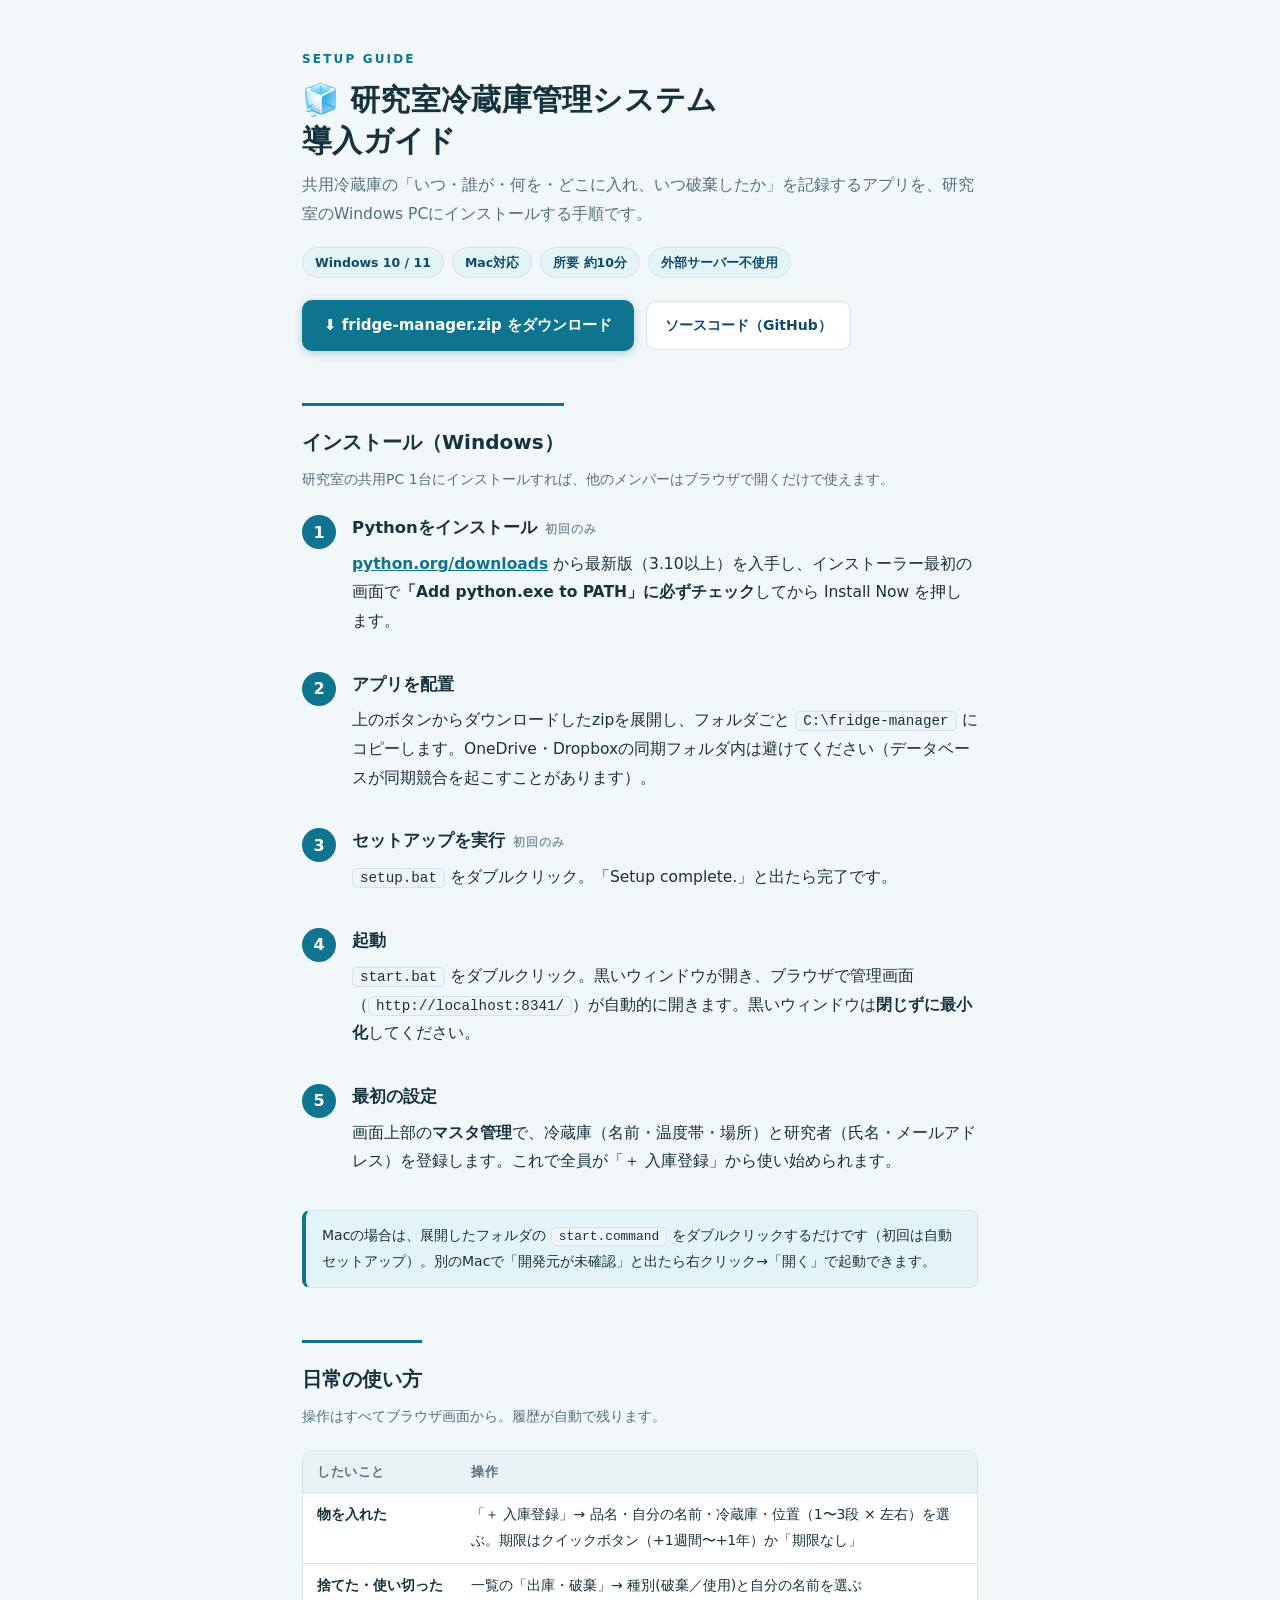
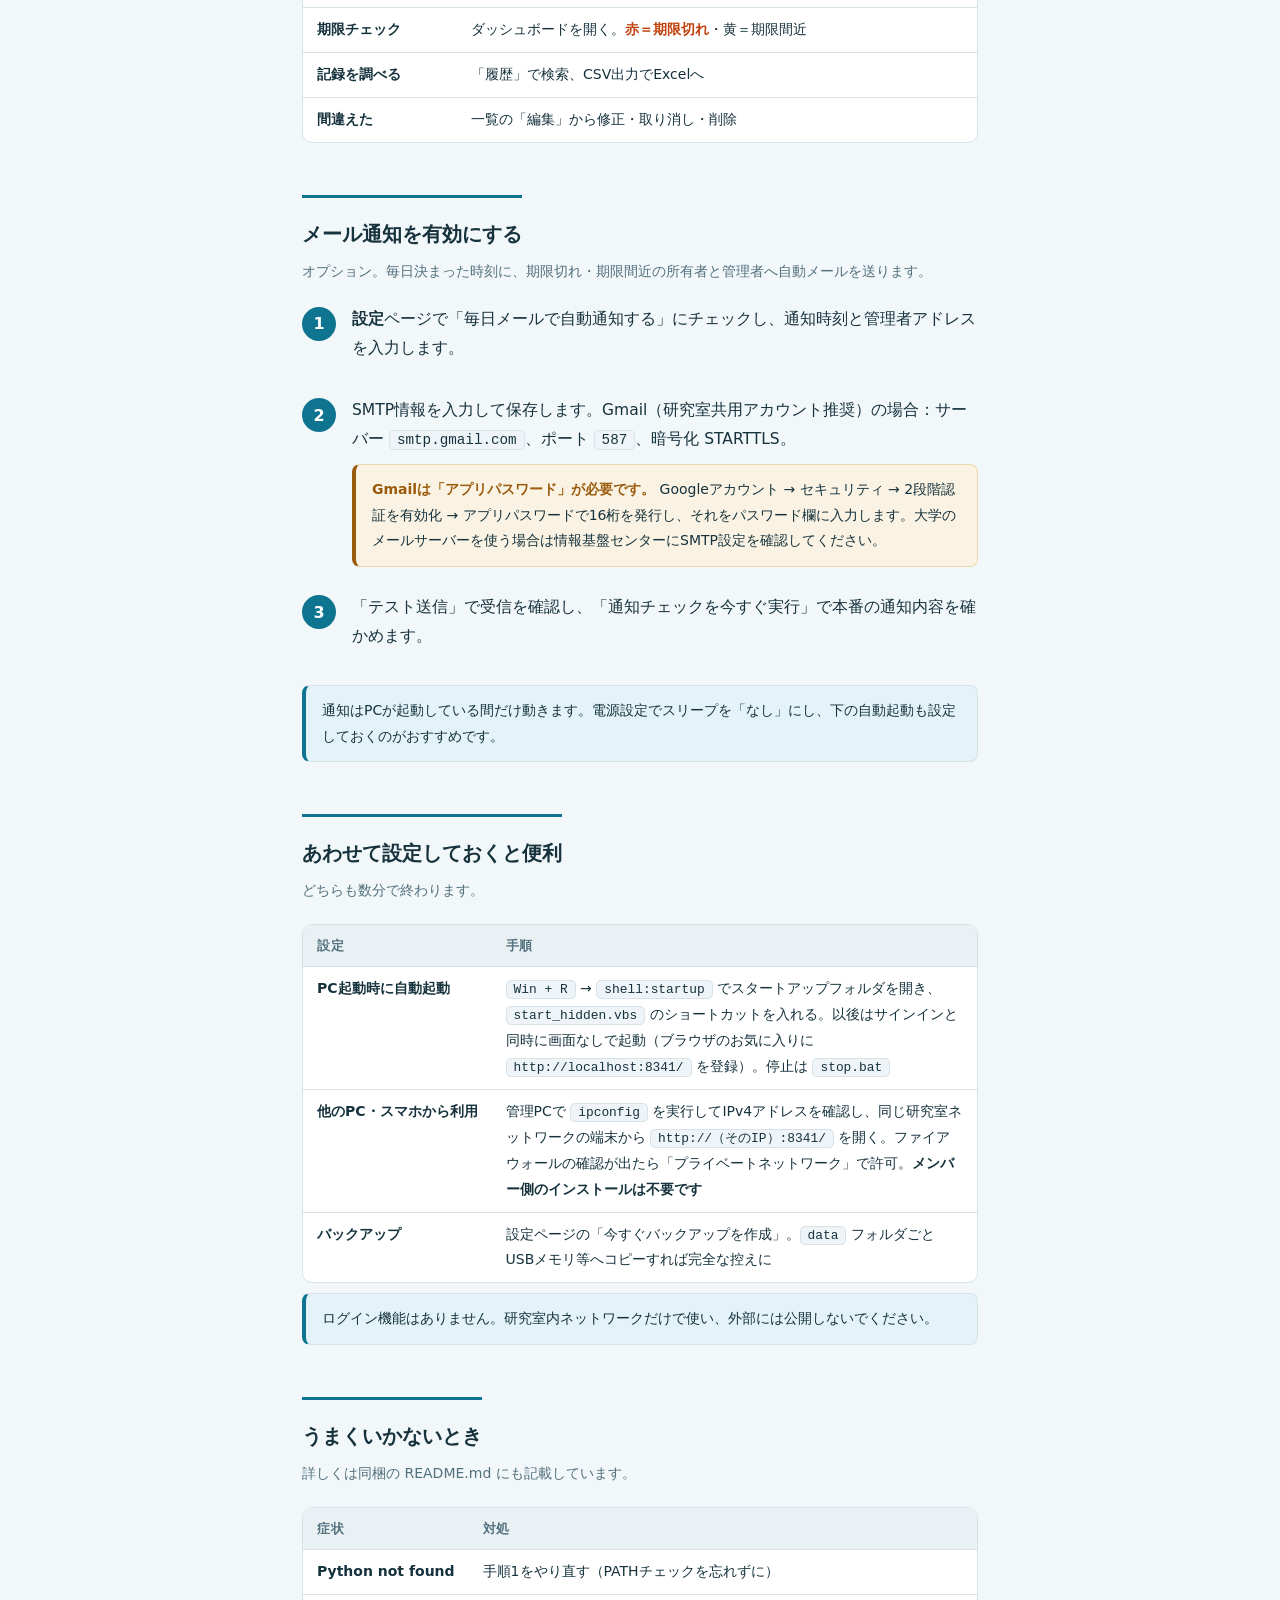
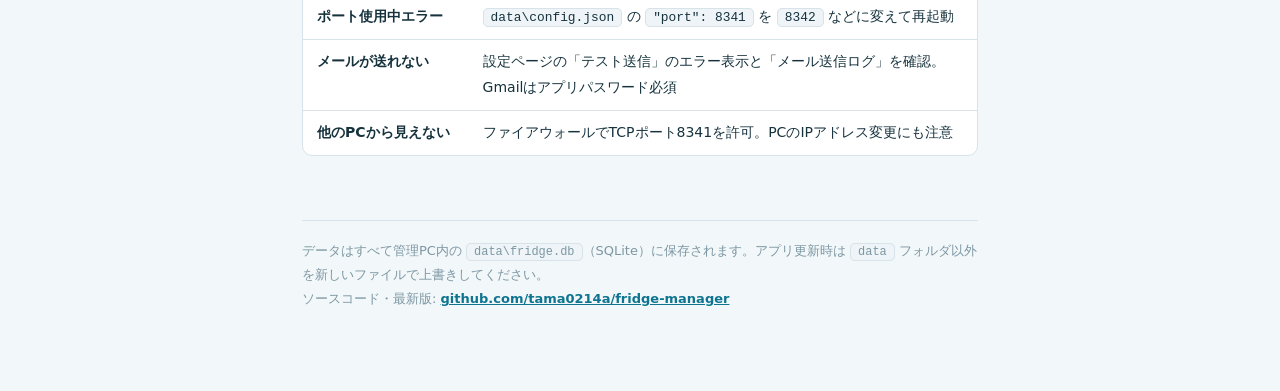
==== docs/index.html @ 214e542f "docs: Web導入ガイド（GitHub Pages）を追加し、READMEにガイド・ダウンロードのリンクを掲載 Co-Authored-By: Claude Fable 5 <noreply@an" ====
<!doctype html>
<html lang="ja">
<head>
<meta charset="utf-8">
<meta name="viewport" content="width=device-width, initial-scale=1">
<title>研究室冷蔵庫管理システム — 導入ガイド</title>
<meta name="description" content="研究室の共用冷蔵庫の在庫・保管期限・破棄を記録するローカルWebアプリの導入手順">
<link rel="icon" href="data:image/svg+xml,%3Csvg xmlns='http://www.w3.org/2000/svg' viewBox='0 0 100 100'%3E%3Ctext y='.9em' font-size='90'%3E🧊%3C/text%3E%3C/svg%3E">
<style>
  :root {
    --ground: #f2f7f9;
    --surface: #ffffff;
    --surface-2: #e9f1f5;
    --ink: #16323d;
    --ink-sub: #52707d;
    --ink-faint: #7d97a3;
    --line: #d7e3e9;
    --accent: #0e7490;
    --accent-deep: #0c4a6e;
    --accent-wash: #e3f3f7;
    --warn: #9a5b0d;
    --warn-wash: #faf3e3;
    --warn-line: #ecd9ae;
    --code-bg: #eef4f7;
  }
  @media (prefers-color-scheme: dark) {
    :root:not([data-theme="light"]) {
      --ground: #0e1a20;
      --surface: #152730;
      --surface-2: #1b3a47;
      --ink: #d8e7ee;
      --ink-sub: #93aeba;
      --ink-faint: #6c8894;
      --line: #24404c;
      --accent: #35b3d5;
      --accent-deep: #7fd3e8;
      --accent-wash: #103642;
      --warn: #e0a44e;
      --warn-wash: #2b2413;
      --warn-line: #4d3d1c;
      --code-bg: #10222b;
    }
  }

  * { box-sizing: border-box; }
  body {
    margin: 0;
    background: var(--ground);
    color: var(--ink);
    font-family: "Hiragino Kaku Gothic ProN", "Hiragino Sans", "Yu Gothic UI",
                 "Yu Gothic", Meiryo, system-ui, sans-serif;
    font-size: 15.5px;
    line-height: 1.85;
  }
  .wrap { max-width: 720px; margin: 0 auto; padding: 48px 22px 80px; }

  .eyebrow {
    font-size: 12px; font-weight: 700; letter-spacing: .18em;
    color: var(--accent); text-transform: uppercase; margin-bottom: 10px;
  }
  h1 {
    font-size: 30px; line-height: 1.35; margin: 0 0 10px;
    font-weight: 800; letter-spacing: .01em; text-wrap: balance;
  }
  .lede { color: var(--ink-sub); margin: 0 0 8px; }
  .head-meta { display: flex; gap: 8px; flex-wrap: wrap; margin-top: 18px; }
  .tag {
    font-size: 12.5px; font-weight: 700; color: var(--accent-deep);
    background: var(--accent-wash); border: 1px solid var(--line);
    border-radius: 999px; padding: 3px 12px;
  }

  .dl-row { display: flex; gap: 12px; flex-wrap: wrap; margin-top: 22px; align-items: center; }
  .btn-dl {
    display: inline-block; background: var(--accent); color: #fff;
    font-weight: 800; font-size: 15px; text-decoration: none;
    padding: 12px 22px; border-radius: 10px;
    box-shadow: 0 2px 8px rgba(14, 116, 144, .3);
  }
  .btn-dl:hover { background: var(--accent-deep); }
  .btn-ghost {
    display: inline-block; color: var(--accent-deep); font-weight: 700;
    font-size: 14px; text-decoration: none;
    padding: 11px 18px; border-radius: 10px;
    border: 1.5px solid var(--line); background: var(--surface);
  }
  .btn-ghost:hover { background: var(--surface-2); }

  section { margin-top: 52px; }
  h2 {
    font-size: 20px; font-weight: 800; margin: 0 0 6px;
    padding-top: 18px; border-top: 3px solid var(--accent);
    display: inline-block;
  }
  .h2-sub { color: var(--ink-sub); font-size: 14px; margin: 0 0 20px; }

  .step { display: flex; gap: 16px; margin-bottom: 26px; }
  .step-num {
    flex: 0 0 34px; height: 34px; border-radius: 50%;
    background: var(--accent); color: #fff;
    font-weight: 800; font-size: 16px;
    display: flex; align-items: center; justify-content: center;
    margin-top: 2px; font-variant-numeric: tabular-nums;
  }
  .step-body h3 { margin: 0 0 6px; font-size: 16.5px; font-weight: 800; }
  .step-body p { margin: 0 0 8px; }
  .step-once {
    font-size: 11.5px; font-weight: 700; letter-spacing: .08em;
    color: var(--ink-faint); margin-left: 8px;
  }

  code {
    font-family: ui-monospace, "SF Mono", Consolas, monospace;
    font-size: .92em; background: var(--code-bg);
    border: 1px solid var(--line); border-radius: 5px; padding: 1px 7px;
    white-space: nowrap;
  }
  a { color: var(--accent); font-weight: 600; }
  a:focus-visible { outline: 2px solid var(--accent); outline-offset: 2px; }

  .callout {
    background: var(--warn-wash); border: 1px solid var(--warn-line);
    border-left: 4px solid var(--warn);
    border-radius: 8px; padding: 12px 16px; margin: 10px 0 0;
    font-size: 14px; color: var(--ink);
  }
  .callout strong { color: var(--warn); }
  .note {
    background: var(--accent-wash); border: 1px solid var(--line);
    border-left: 4px solid var(--accent);
    border-radius: 8px; padding: 12px 16px; margin: 10px 0 0; font-size: 14px;
  }

  .table-scroll { overflow-x: auto; border: 1px solid var(--line); border-radius: 10px; background: var(--surface); }
  table { border-collapse: collapse; width: 100%; font-size: 14px; }
  th {
    text-align: left; font-size: 12.5px; letter-spacing: .04em;
    color: var(--ink-sub); background: var(--surface-2);
    padding: 9px 14px; border-bottom: 1px solid var(--line); white-space: nowrap;
  }
  td { padding: 9px 14px; border-bottom: 1px solid var(--line); vertical-align: top; }
  tr:last-child td { border-bottom: none; }
  td:first-child { font-weight: 700; white-space: nowrap; }

  ul { margin: 8px 0; padding-left: 22px; }
  li { margin-bottom: 4px; }

  footer {
    margin-top: 64px; padding-top: 18px; border-top: 1px solid var(--line);
    color: var(--ink-faint); font-size: 13px;
  }
</style>
</head>
<body>
<div class="wrap">
  <header>
    <div class="eyebrow">Setup Guide</div>
    <h1>🧊 研究室冷蔵庫管理システム<br>導入ガイド</h1>
    <p class="lede">共用冷蔵庫の「いつ・誰が・何を・どこに入れ、いつ破棄したか」を記録するアプリを、研究室のWindows PCにインストールする手順です。</p>
    <div class="head-meta">
      <span class="tag">Windows 10 / 11</span>
      <span class="tag">Mac対応</span>
      <span class="tag">所要 約10分</span>
      <span class="tag">外部サーバー不使用</span>
    </div>
    <div class="dl-row">
      <a class="btn-dl" href="https://github.com/tama0214a/fridge-manager/releases/latest/download/fridge-manager.zip">⬇️ fridge-manager.zip をダウンロード</a>
      <a class="btn-ghost" href="https://github.com/tama0214a/fridge-manager">ソースコード（GitHub）</a>
    </div>
  </header>

  <section>
    <h2>インストール（Windows）</h2>
    <p class="h2-sub">研究室の共用PC 1台にインストールすれば、他のメンバーはブラウザで開くだけで使えます。</p>

    <div class="step">
      <div class="step-num">1</div>
      <div class="step-body">
        <h3>Pythonをインストール<span class="step-once">初回のみ</span></h3>
        <p><a href="https://www.python.org/downloads/">python.org/downloads</a> から最新版（3.10以上）を入手し、インストーラー最初の画面で<strong>「Add python.exe to PATH」に必ずチェック</strong>してから Install Now を押します。</p>
      </div>
    </div>

    <div class="step">
      <div class="step-num">2</div>
      <div class="step-body">
        <h3>アプリを配置</h3>
        <p>上のボタンからダウンロードしたzipを展開し、フォルダごと <code>C:\fridge-manager</code> にコピーします。OneDrive・Dropboxの同期フォルダ内は避けてください（データベースが同期競合を起こすことがあります）。</p>
      </div>
    </div>

    <div class="step">
      <div class="step-num">3</div>
      <div class="step-body">
        <h3>セットアップを実行<span class="step-once">初回のみ</span></h3>
        <p><code>setup.bat</code> をダブルクリック。「Setup complete.」と出たら完了です。</p>
      </div>
    </div>

    <div class="step">
      <div class="step-num">4</div>
      <div class="step-body">
        <h3>起動</h3>
        <p><code>start.bat</code> をダブルクリック。黒いウィンドウが開き、ブラウザで管理画面（<code>http://localhost:8341/</code>）が自動的に開きます。黒いウィンドウは<strong>閉じずに最小化</strong>してください。</p>
      </div>
    </div>

    <div class="step">
      <div class="step-num">5</div>
      <div class="step-body">
        <h3>最初の設定</h3>
        <p>画面上部の<strong>マスタ管理</strong>で、冷蔵庫（名前・温度帯・場所）と研究者（氏名・メールアドレス）を登録します。これで全員が「＋ 入庫登録」から使い始められます。</p>
      </div>
    </div>

    <div class="note">Macの場合は、展開したフォルダの <code>start.command</code> をダブルクリックするだけです（初回は自動セットアップ）。別のMacで「開発元が未確認」と出たら右クリック→「開く」で起動できます。</div>
  </section>

  <section>
    <h2>日常の使い方</h2>
    <p class="h2-sub">操作はすべてブラウザ画面から。履歴が自動で残ります。</p>
    <div class="table-scroll">
      <table>
        <tr><th>したいこと</th><th>操作</th></tr>
        <tr><td>物を入れた</td><td>「＋ 入庫登録」→ 品名・自分の名前・冷蔵庫・位置（1〜3段 × 左右）を選ぶ。期限はクイックボタン（+1週間〜+1年）か「期限なし」</td></tr>
        <tr><td>捨てた・使い切った</td><td>一覧の「出庫・破棄」→ 種別(破棄／使用)と自分の名前を選ぶ</td></tr>
        <tr><td>期限チェック</td><td>ダッシュボードを開く。<span style="color:#c2410c;font-weight:700;">赤＝期限切れ</span>・黄＝期限間近</td></tr>
        <tr><td>記録を調べる</td><td>「履歴」で検索、CSV出力でExcelへ</td></tr>
        <tr><td>間違えた</td><td>一覧の「編集」から修正・取り消し・削除</td></tr>
      </table>
    </div>
  </section>

  <section>
    <h2>メール通知を有効にする</h2>
    <p class="h2-sub">オプション。毎日決まった時刻に、期限切れ・期限間近の所有者と管理者へ自動メールを送ります。</p>
    <div class="step">
      <div class="step-num">1</div>
      <div class="step-body"><p><strong>設定</strong>ページで「毎日メールで自動通知する」にチェックし、通知時刻と管理者アドレスを入力します。</p></div>
    </div>
    <div class="step">
      <div class="step-num">2</div>
      <div class="step-body">
        <p>SMTP情報を入力して保存します。Gmail（研究室共用アカウント推奨）の場合：サーバー <code>smtp.gmail.com</code>、ポート <code>587</code>、暗号化 STARTTLS。</p>
        <div class="callout"><strong>Gmailは「アプリパスワード」が必要です。</strong> Googleアカウント → セキュリティ → 2段階認証を有効化 → アプリパスワードで16桁を発行し、それをパスワード欄に入力します。大学のメールサーバーを使う場合は情報基盤センターにSMTP設定を確認してください。</div>
      </div>
    </div>
    <div class="step">
      <div class="step-num">3</div>
      <div class="step-body"><p>「テスト送信」で受信を確認し、「通知チェックを今すぐ実行」で本番の通知内容を確かめます。</p></div>
    </div>
    <div class="note">通知はPCが起動している間だけ動きます。電源設定でスリープを「なし」にし、下の自動起動も設定しておくのがおすすめです。</div>
  </section>

  <section>
    <h2>あわせて設定しておくと便利</h2>
    <p class="h2-sub">どちらも数分で終わります。</p>
    <div class="table-scroll">
      <table>
        <tr><th>設定</th><th>手順</th></tr>
        <tr>
          <td>PC起動時に自動起動</td>
          <td><code>Win + R</code> → <code>shell:startup</code> でスタートアップフォルダを開き、<code>start_hidden.vbs</code> のショートカットを入れる。以後はサインインと同時に画面なしで起動（ブラウザのお気に入りに <code>http://localhost:8341/</code> を登録）。停止は <code>stop.bat</code></td>
        </tr>
        <tr>
          <td>他のPC・スマホから利用</td>
          <td>管理PCで <code>ipconfig</code> を実行してIPv4アドレスを確認し、同じ研究室ネットワークの端末から <code>http://（そのIP）:8341/</code> を開く。ファイアウォールの確認が出たら「プライベートネットワーク」で許可。<strong>メンバー側のインストールは不要です</strong></td>
        </tr>
        <tr>
          <td>バックアップ</td>
          <td>設定ページの「今すぐバックアップを作成」。<code>data</code> フォルダごとUSBメモリ等へコピーすれば完全な控えに</td>
        </tr>
      </table>
    </div>
    <div class="note">ログイン機能はありません。研究室内ネットワークだけで使い、外部には公開しないでください。</div>
  </section>

  <section>
    <h2>うまくいかないとき</h2>
    <p class="h2-sub">詳しくは同梱の README.md にも記載しています。</p>
    <div class="table-scroll">
      <table>
        <tr><th>症状</th><th>対処</th></tr>
        <tr><td>Python not found</td><td>手順1をやり直す（PATHチェックを忘れずに）</td></tr>
        <tr><td>ポート使用中エラー</td><td><code>data\config.json</code> の <code>"port": 8341</code> を <code>8342</code> などに変えて再起動</td></tr>
        <tr><td>メールが送れない</td><td>設定ページの「テスト送信」のエラー表示と「メール送信ログ」を確認。Gmailはアプリパスワード必須</td></tr>
        <tr><td>他のPCから見えない</td><td>ファイアウォールでTCPポート8341を許可。PCのIPアドレス変更にも注意</td></tr>
      </table>
    </div>
  </section>

  <footer>
    データはすべて管理PC内の <code>data\fridge.db</code>（SQLite）に保存されます。アプリ更新時は <code>data</code> フォルダ以外を新しいファイルで上書きしてください。<br>
    ソースコード・最新版: <a href="https://github.com/tama0214a/fridge-manager">github.com/tama0214a/fridge-manager</a>
  </footer>
</div>
</body>
</html>
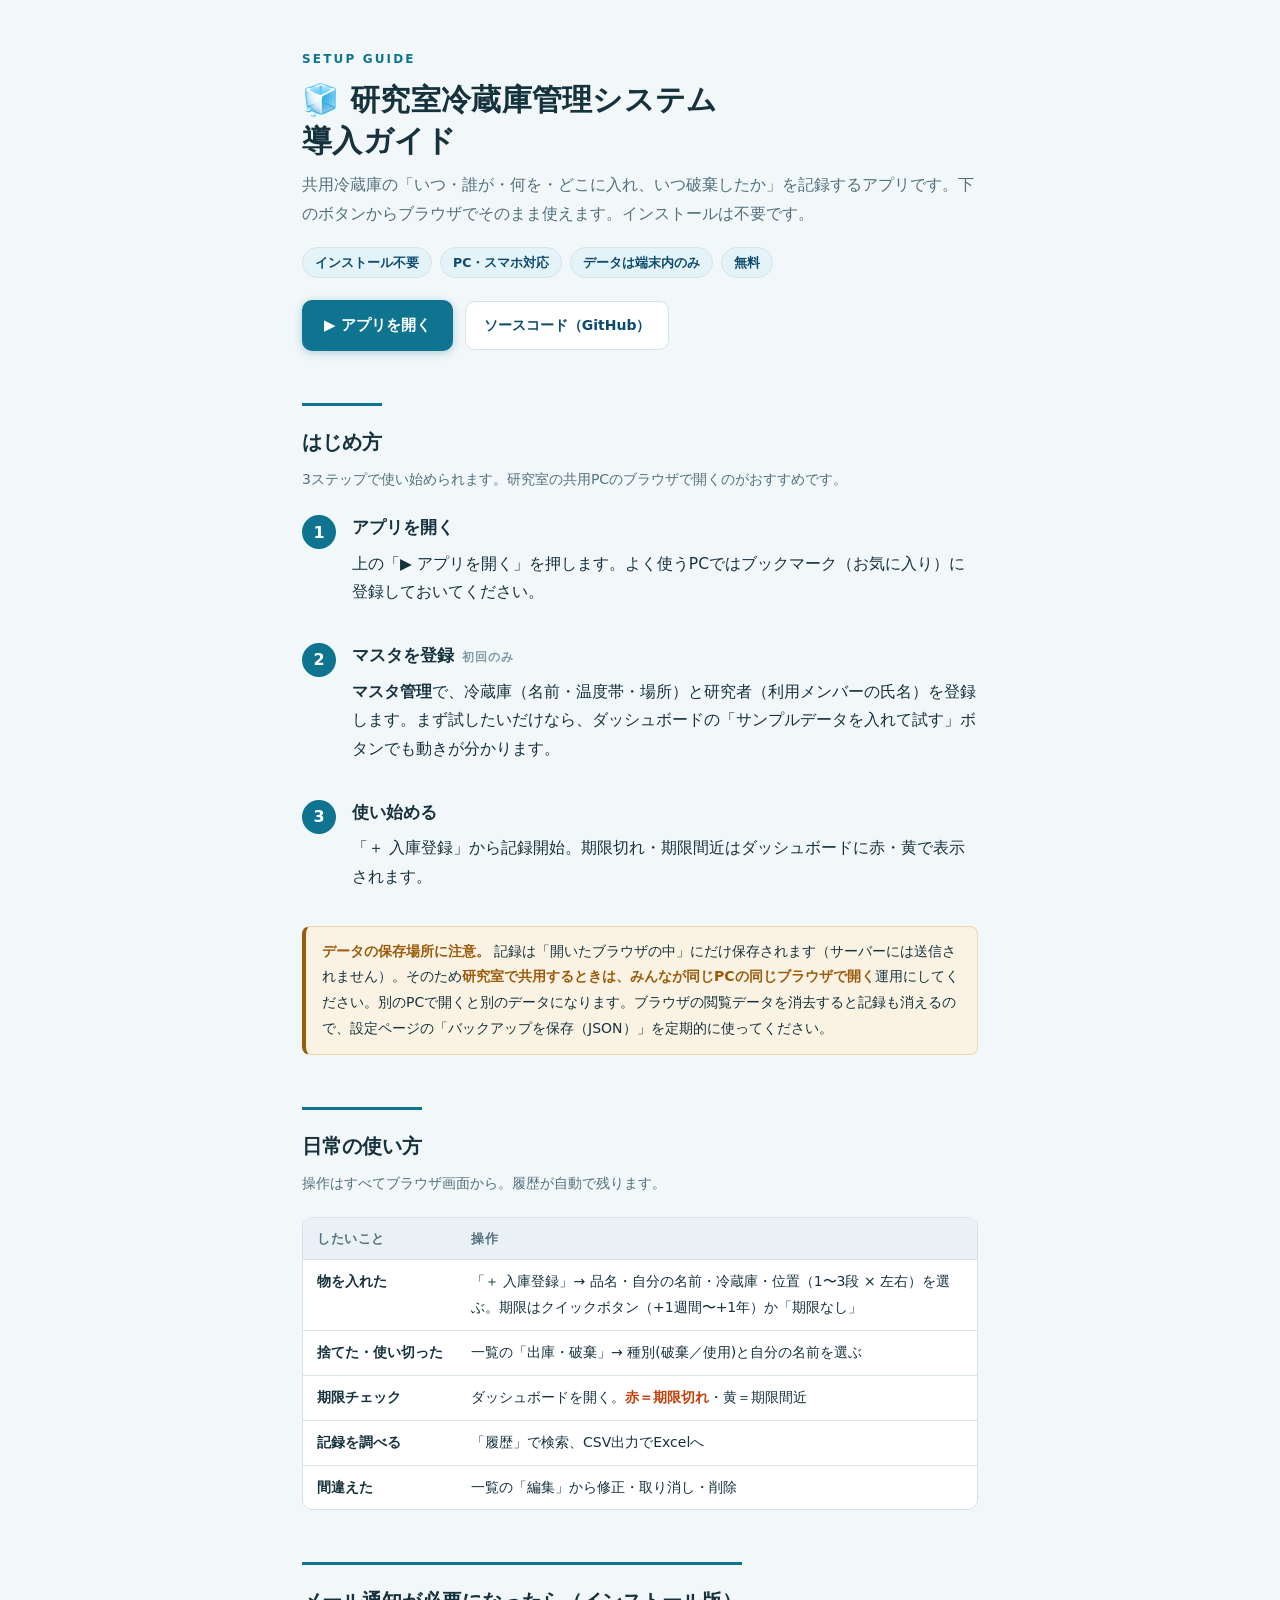
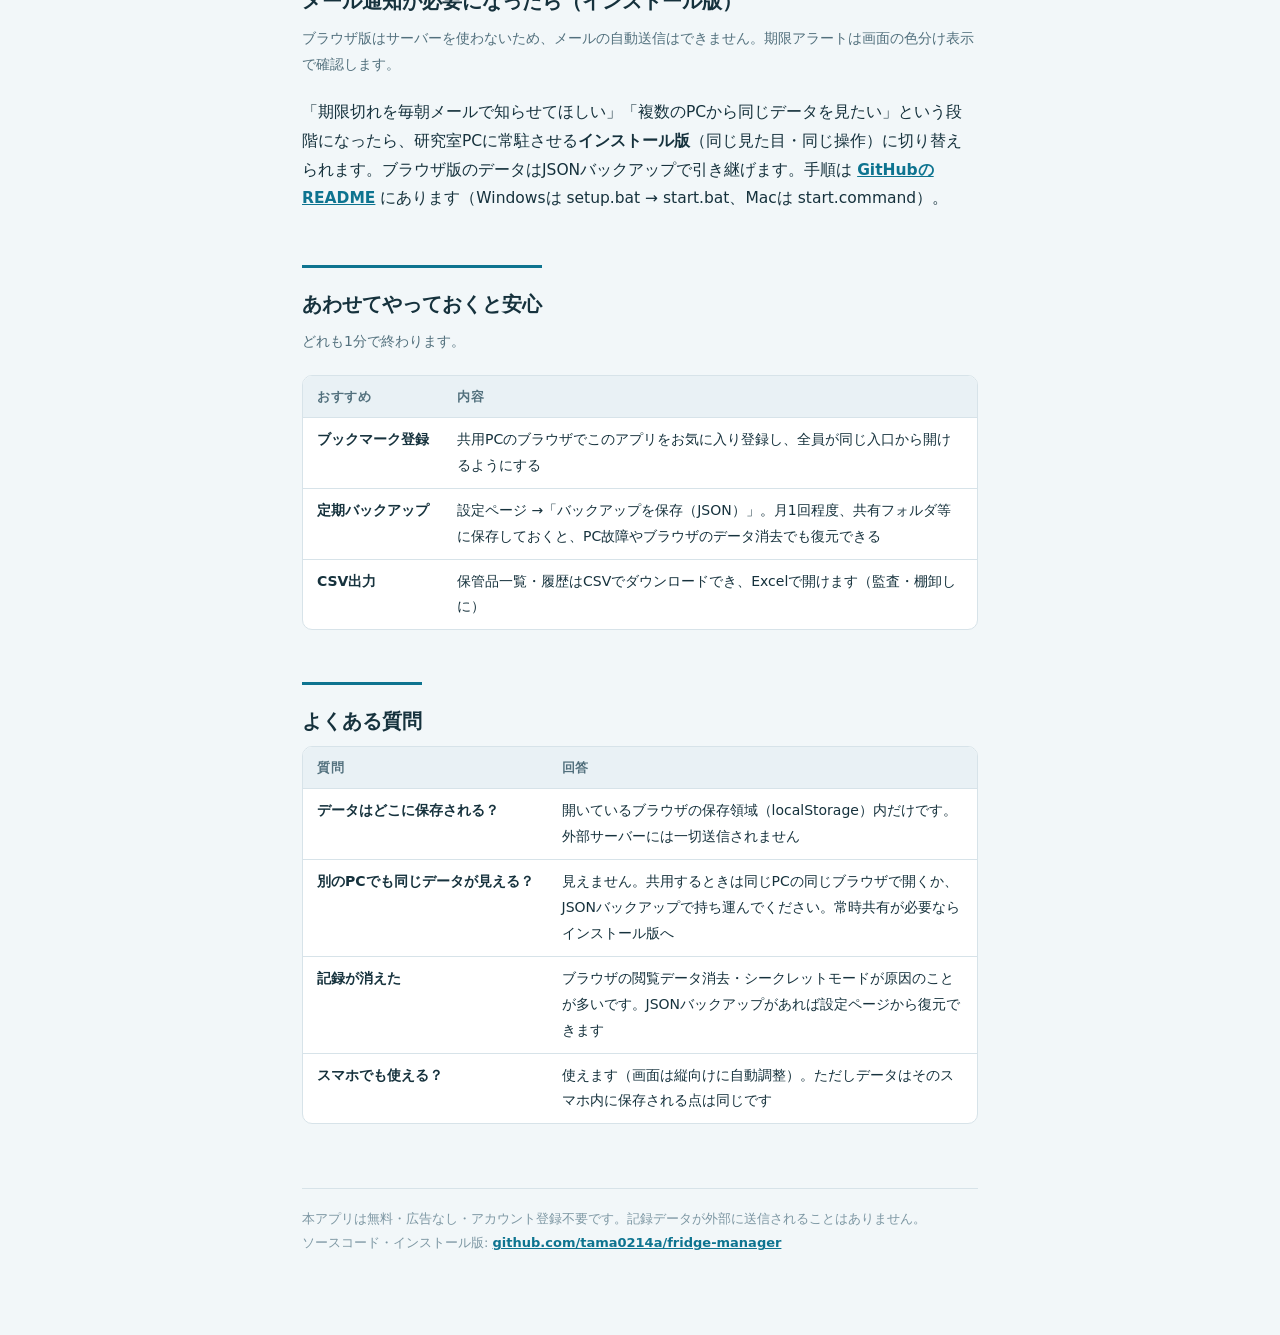
==== commit 9d404d66: "ブラウザ版アプリを追加し、ガイドをブラウザ版中心に刷新 - docs/app.html: インストール不要のブラウザ版（localStorage保存、   入庫・出庫破棄・期限アラート・履歴・CSV/" ====
--- a/docs/index.html
+++ b/docs/index.html
@@ -156,64 +156,48 @@
   <header>
     <div class="eyebrow">Setup Guide</div>
     <h1>🧊 研究室冷蔵庫管理システム<br>導入ガイド</h1>
-    <p class="lede">共用冷蔵庫の「いつ・誰が・何を・どこに入れ、いつ破棄したか」を記録するアプリを、研究室のWindows PCにインストールする手順です。</p>
+    <p class="lede">共用冷蔵庫の「いつ・誰が・何を・どこに入れ、いつ破棄したか」を記録するアプリです。下のボタンからブラウザでそのまま使えます。インストールは不要です。</p>
     <div class="head-meta">
-      <span class="tag">Windows 10 / 11</span>
-      <span class="tag">Mac対応</span>
-      <span class="tag">所要 約10分</span>
-      <span class="tag">外部サーバー不使用</span>
+      <span class="tag">インストール不要</span>
+      <span class="tag">PC・スマホ対応</span>
+      <span class="tag">データは端末内のみ</span>
+      <span class="tag">無料</span>
     </div>
     <div class="dl-row">
-      <a class="btn-dl" href="https://github.com/tama0214a/fridge-manager/releases/latest/download/fridge-manager.zip">⬇️ fridge-manager.zip をダウンロード</a>
+      <a class="btn-dl" href="./app.html">▶️ アプリを開く</a>
       <a class="btn-ghost" href="https://github.com/tama0214a/fridge-manager">ソースコード（GitHub）</a>
     </div>
   </header>
 
   <section>
-    <h2>インストール（Windows）</h2>
-    <p class="h2-sub">研究室の共用PC 1台にインストールすれば、他のメンバーはブラウザで開くだけで使えます。</p>
+    <h2>はじめ方</h2>
+    <p class="h2-sub">3ステップで使い始められます。研究室の共用PCのブラウザで開くのがおすすめです。</p>
 
     <div class="step">
       <div class="step-num">1</div>
       <div class="step-body">
-        <h3>Pythonをインストール<span class="step-once">初回のみ</span></h3>
-        <p><a href="https://www.python.org/downloads/">python.org/downloads</a> から最新版（3.10以上）を入手し、インストーラー最初の画面で<strong>「Add python.exe to PATH」に必ずチェック</strong>してから Install Now を押します。</p>
+        <h3>アプリを開く</h3>
+        <p>上の「▶️ アプリを開く」を押します。よく使うPCではブックマーク（お気に入り）に登録しておいてください。</p>
       </div>
     </div>
 
     <div class="step">
       <div class="step-num">2</div>
       <div class="step-body">
-        <h3>アプリを配置</h3>
-        <p>上のボタンからダウンロードしたzipを展開し、フォルダごと <code>C:\fridge-manager</code> にコピーします。OneDrive・Dropboxの同期フォルダ内は避けてください（データベースが同期競合を起こすことがあります）。</p>
+        <h3>マスタを登録<span class="step-once">初回のみ</span></h3>
+        <p><strong>マスタ管理</strong>で、冷蔵庫（名前・温度帯・場所）と研究者（利用メンバーの氏名）を登録します。まず試したいだけなら、ダッシュボードの「サンプルデータを入れて試す」ボタンでも動きが分かります。</p>
       </div>
     </div>
 
     <div class="step">
       <div class="step-num">3</div>
       <div class="step-body">
-        <h3>セットアップを実行<span class="step-once">初回のみ</span></h3>
-        <p><code>setup.bat</code> をダブルクリック。「Setup complete.」と出たら完了です。</p>
+        <h3>使い始める</h3>
+        <p>「＋ 入庫登録」から記録開始。期限切れ・期限間近はダッシュボードに赤・黄で表示されます。</p>
       </div>
     </div>
 
-    <div class="step">
-      <div class="step-num">4</div>
-      <div class="step-body">
-        <h3>起動</h3>
-        <p><code>start.bat</code> をダブルクリック。黒いウィンドウが開き、ブラウザで管理画面（<code>http://localhost:8341/</code>）が自動的に開きます。黒いウィンドウは<strong>閉じずに最小化</strong>してください。</p>
-      </div>
-    </div>
-
-    <div class="step">
-      <div class="step-num">5</div>
-      <div class="step-body">
-        <h3>最初の設定</h3>
-        <p>画面上部の<strong>マスタ管理</strong>で、冷蔵庫（名前・温度帯・場所）と研究者（氏名・メールアドレス）を登録します。これで全員が「＋ 入庫登録」から使い始められます。</p>
-      </div>
-    </div>
-
-    <div class="note">Macの場合は、展開したフォルダの <code>start.command</code> をダブルクリックするだけです（初回は自動セットアップ）。別のMacで「開発元が未確認」と出たら右クリック→「開く」で起動できます。</div>
+    <div class="callout"><strong>データの保存場所に注意。</strong> 記録は「開いたブラウザの中」にだけ保存されます（サーバーには送信されません）。そのため<strong>研究室で共用するときは、みんなが同じPCの同じブラウザで開く</strong>運用にしてください。別のPCで開くと別のデータになります。ブラウザの閲覧データを消去すると記録も消えるので、設定ページの「バックアップを保存（JSON）」を定期的に使ってください。</div>
   </section>
 
   <section>
@@ -232,66 +216,40 @@
   </section>
 
   <section>
-    <h2>メール通知を有効にする</h2>
-    <p class="h2-sub">オプション。毎日決まった時刻に、期限切れ・期限間近の所有者と管理者へ自動メールを送ります。</p>
-    <div class="step">
-      <div class="step-num">1</div>
-      <div class="step-body"><p><strong>設定</strong>ページで「毎日メールで自動通知する」にチェックし、通知時刻と管理者アドレスを入力します。</p></div>
-    </div>
-    <div class="step">
-      <div class="step-num">2</div>
-      <div class="step-body">
-        <p>SMTP情報を入力して保存します。Gmail（研究室共用アカウント推奨）の場合：サーバー <code>smtp.gmail.com</code>、ポート <code>587</code>、暗号化 STARTTLS。</p>
-        <div class="callout"><strong>Gmailは「アプリパスワード」が必要です。</strong> Googleアカウント → セキュリティ → 2段階認証を有効化 → アプリパスワードで16桁を発行し、それをパスワード欄に入力します。大学のメールサーバーを使う場合は情報基盤センターにSMTP設定を確認してください。</div>
-      </div>
-    </div>
-    <div class="step">
-      <div class="step-num">3</div>
-      <div class="step-body"><p>「テスト送信」で受信を確認し、「通知チェックを今すぐ実行」で本番の通知内容を確かめます。</p></div>
-    </div>
-    <div class="note">通知はPCが起動している間だけ動きます。電源設定でスリープを「なし」にし、下の自動起動も設定しておくのがおすすめです。</div>
-  </section>
-
-  <section>
-    <h2>あわせて設定しておくと便利</h2>
-    <p class="h2-sub">どちらも数分で終わります。</p>
+    <h2>メール通知が必要になったら（インストール版）</h2>
+    <p class="h2-sub">ブラウザ版はサーバーを使わないため、メールの自動送信はできません。期限アラートは画面の色分け表示で確認します。</p>
+    <p>「期限切れを毎朝メールで知らせてほしい」「複数のPCから同じデータを見たい」という段階になったら、研究室PCに常駐させる<strong>インストール版</strong>（同じ見た目・同じ操作）に切り替えられます。ブラウザ版のデータはJSONバックアップで引き継げます。手順は <a href="https://github.com/tama0214a/fridge-manager">GitHubのREADME</a> にあります（Windowsは setup.bat → start.bat、Macは start.command）。</p>
+  </section>
+
+  <section>
+    <h2>あわせてやっておくと安心</h2>
+    <p class="h2-sub">どれも1分で終わります。</p>
     <div class="table-scroll">
       <table>
-        <tr><th>設定</th><th>手順</th></tr>
-        <tr>
-          <td>PC起動時に自動起動</td>
-          <td><code>Win + R</code> → <code>shell:startup</code> でスタートアップフォルダを開き、<code>start_hidden.vbs</code> のショートカットを入れる。以後はサインインと同時に画面なしで起動（ブラウザのお気に入りに <code>http://localhost:8341/</code> を登録）。停止は <code>stop.bat</code></td>
-        </tr>
-        <tr>
-          <td>他のPC・スマホから利用</td>
-          <td>管理PCで <code>ipconfig</code> を実行してIPv4アドレスを確認し、同じ研究室ネットワークの端末から <code>http://（そのIP）:8341/</code> を開く。ファイアウォールの確認が出たら「プライベートネットワーク」で許可。<strong>メンバー側のインストールは不要です</strong></td>
-        </tr>
-        <tr>
-          <td>バックアップ</td>
-          <td>設定ページの「今すぐバックアップを作成」。<code>data</code> フォルダごとUSBメモリ等へコピーすれば完全な控えに</td>
-        </tr>
+        <tr><th>おすすめ</th><th>内容</th></tr>
+        <tr><td>ブックマーク登録</td><td>共用PCのブラウザでこのアプリをお気に入り登録し、全員が同じ入口から開けるようにする</td></tr>
+        <tr><td>定期バックアップ</td><td>設定ページ →「バックアップを保存（JSON）」。月1回程度、共有フォルダ等に保存しておくと、PC故障やブラウザのデータ消去でも復元できる</td></tr>
+        <tr><td>CSV出力</td><td>保管品一覧・履歴はCSVでダウンロードでき、Excelで開けます（監査・棚卸しに）</td></tr>
       </table>
     </div>
-    <div class="note">ログイン機能はありません。研究室内ネットワークだけで使い、外部には公開しないでください。</div>
-  </section>
-
-  <section>
-    <h2>うまくいかないとき</h2>
-    <p class="h2-sub">詳しくは同梱の README.md にも記載しています。</p>
+  </section>
+
+  <section>
+    <h2>よくある質問</h2>
     <div class="table-scroll">
       <table>
-        <tr><th>症状</th><th>対処</th></tr>
-        <tr><td>Python not found</td><td>手順1をやり直す（PATHチェックを忘れずに）</td></tr>
-        <tr><td>ポート使用中エラー</td><td><code>data\config.json</code> の <code>"port": 8341</code> を <code>8342</code> などに変えて再起動</td></tr>
-        <tr><td>メールが送れない</td><td>設定ページの「テスト送信」のエラー表示と「メール送信ログ」を確認。Gmailはアプリパスワード必須</td></tr>
-        <tr><td>他のPCから見えない</td><td>ファイアウォールでTCPポート8341を許可。PCのIPアドレス変更にも注意</td></tr>
+        <tr><th>質問</th><th>回答</th></tr>
+        <tr><td>データはどこに保存される？</td><td>開いているブラウザの保存領域（localStorage）内だけです。外部サーバーには一切送信されません</td></tr>
+        <tr><td>別のPCでも同じデータが見える？</td><td>見えません。共用するときは同じPCの同じブラウザで開くか、JSONバックアップで持ち運んでください。常時共有が必要ならインストール版へ</td></tr>
+        <tr><td>記録が消えた</td><td>ブラウザの閲覧データ消去・シークレットモードが原因のことが多いです。JSONバックアップがあれば設定ページから復元できます</td></tr>
+        <tr><td>スマホでも使える？</td><td>使えます（画面は縦向けに自動調整）。ただしデータはそのスマホ内に保存される点は同じです</td></tr>
       </table>
     </div>
   </section>
 
   <footer>
-    データはすべて管理PC内の <code>data\fridge.db</code>（SQLite）に保存されます。アプリ更新時は <code>data</code> フォルダ以外を新しいファイルで上書きしてください。<br>
-    ソースコード・最新版: <a href="https://github.com/tama0214a/fridge-manager">github.com/tama0214a/fridge-manager</a>
+    本アプリは無料・広告なし・アカウント登録不要です。記録データが外部に送信されることはありません。<br>
+    ソースコード・インストール版: <a href="https://github.com/tama0214a/fridge-manager">github.com/tama0214a/fridge-manager</a>
   </footer>
 </div>
 </body>
